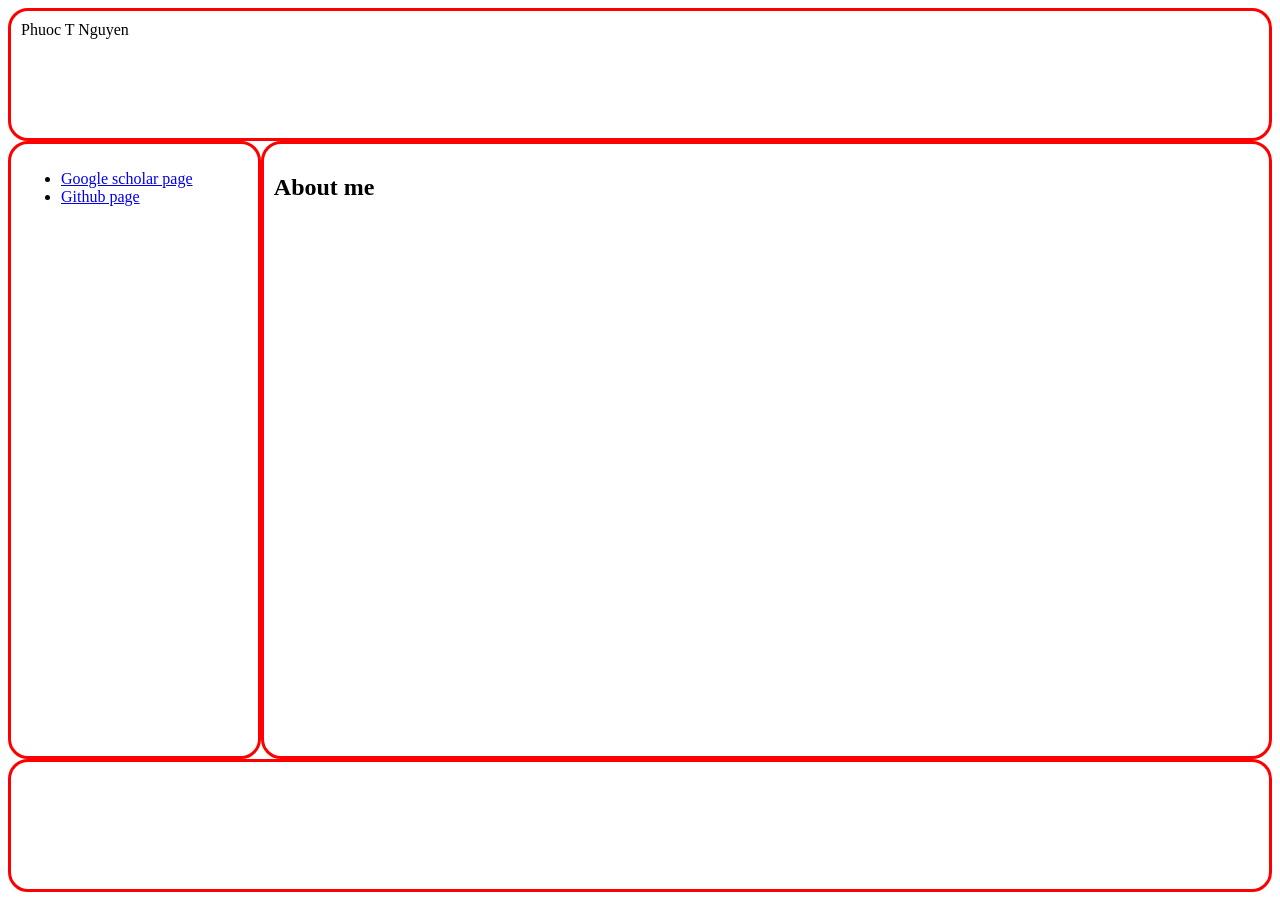
==== index.html @ c6af106c "i7" ====
<!DOCTYPE html>

<html>
 <head>
  <meta charset = "utf-8">

  <title></title>

  <style>
   #content {
    float: left;
    height: 70%;
    width: 80%;
   }

   #menu {
    float: left;
    height: 70%;
    width: 20%;
   }

   #footer {
    clear: left;
    height: 15%;
   }

   #header {
    height: 15%;
   }

   body {
    position:absolute;
    bottom: 0;
    left: 0;
    right: 0;
    top: 0;
   }

   body > div {
    -moz-box-sizing: border-box;
    -ms-box-sizing: border-box;
    -webkit-box-sizing: border-box;

    border: 3px solid red;
    border-radius: 20px;
    box-bozing: border-box;
    padding: 10px;
   }

   input {
    background-color: rgba(255, 255, 255, 1);
    border: 2px solid red;
    border-radius: 15px;
    padding: 7px;
   }

   input:hover {
    background-color: rgba(250, 250, 247, 1);
   }
  </style>
 </head>

 <body>
	 <div id = "header">
		 Phuoc T Nguyen
	 </div>
	 <div id = "menu">
		 <nav>
			 <ul>
				 <li><a href="https://scholar.google.com.au/citations?user=c4LnrZ0AAAAJ&hl=en">Google scholar page</a></li>
				 <li><a href="https://github.com/ngphuoc">Github page</a></li>
			 </ul>
		 </nav>
	 </div>
	 <div id = "content">
		 <h2>About me</h2>
<p>
</p>
	 </div>
	 <div id = "footer">

</div>
 </body>
</html>
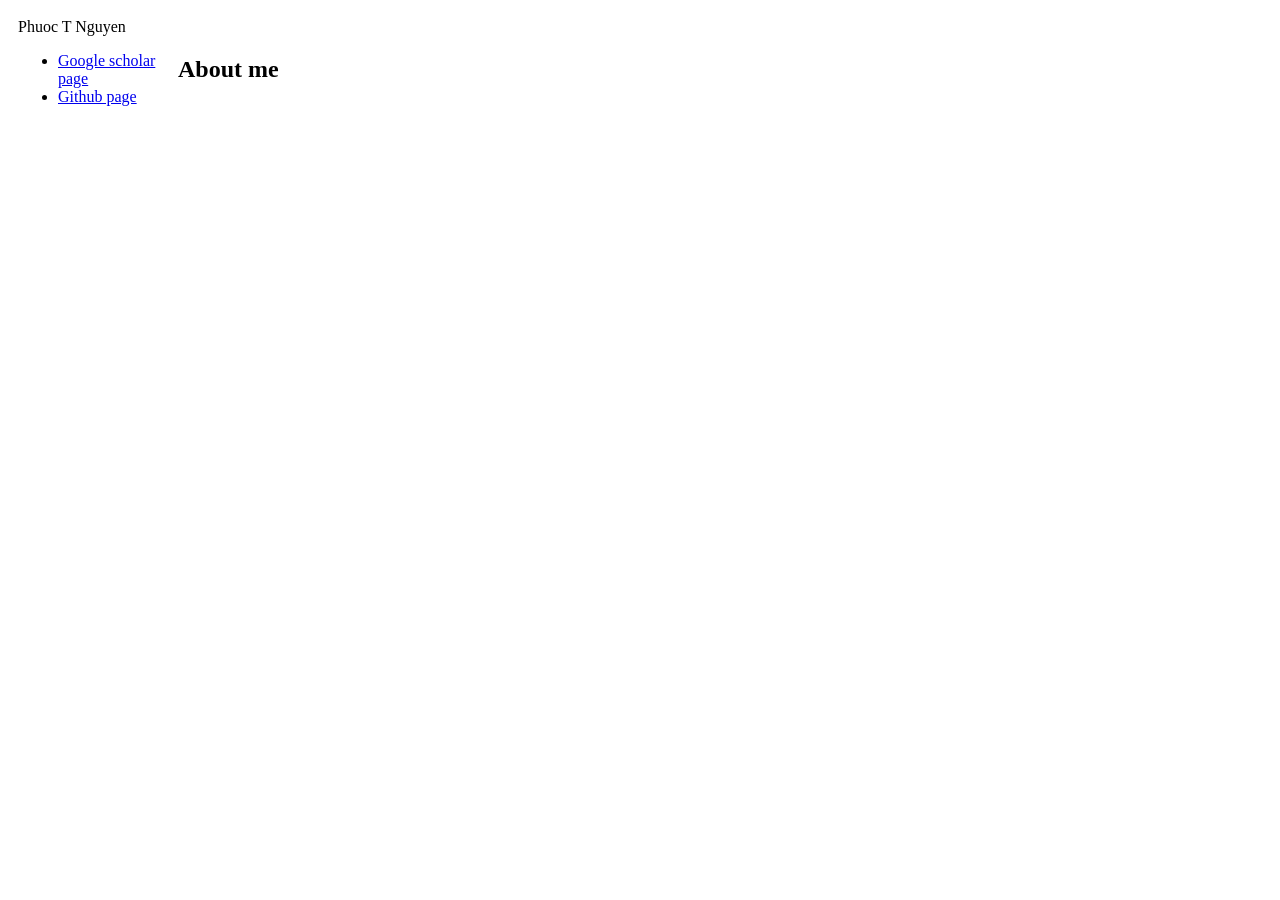
==== commit b0de70dc: "i7" ====
--- a/index.html
+++ b/index.html
@@ -7,6 +7,9 @@
   <title></title>
 
   <style>
+   #body {
+     max-width: 800px;
+   }
    #content {
     float: left;
     height: 70%;
@@ -37,13 +40,6 @@
    }
 
    body > div {
-    -moz-box-sizing: border-box;
-    -ms-box-sizing: border-box;
-    -webkit-box-sizing: border-box;
-
-    border: 3px solid red;
-    border-radius: 20px;
-    box-bozing: border-box;
     padding: 10px;
    }
 
@@ -54,31 +50,29 @@
     padding: 7px;
    }
 
-   input:hover {
-    background-color: rgba(250, 250, 247, 1);
-   }
   </style>
  </head>
 
  <body>
-	 <div id = "header">
-		 Phuoc T Nguyen
-	 </div>
-	 <div id = "menu">
-		 <nav>
-			 <ul>
-				 <li><a href="https://scholar.google.com.au/citations?user=c4LnrZ0AAAAJ&hl=en">Google scholar page</a></li>
-				 <li><a href="https://github.com/ngphuoc">Github page</a></li>
-			 </ul>
-		 </nav>
-	 </div>
-	 <div id = "content">
-		 <h2>About me</h2>
-<p>
-</p>
-	 </div>
-	 <div id = "footer">
-
-</div>
+   <div id="body">
+     <div id = "header">
+       Phuoc T Nguyen
+     </div>
+     <div id = "menu">
+       <nav>
+         <ul>
+           <li><a href="https://scholar.google.com.au/citations?user=c4LnrZ0AAAAJ&hl=en">Google scholar page</a></li>
+           <li><a href="https://github.com/ngphuoc">Github page</a></li>
+         </ul>
+       </nav>
+     </div>
+     <div id = "content">
+       <h2>About me</h2>
+       <p>
+       </p>
+     </div>
+     <div id = "footer">
+     </div>
+   </div>
  </body>
 </html>
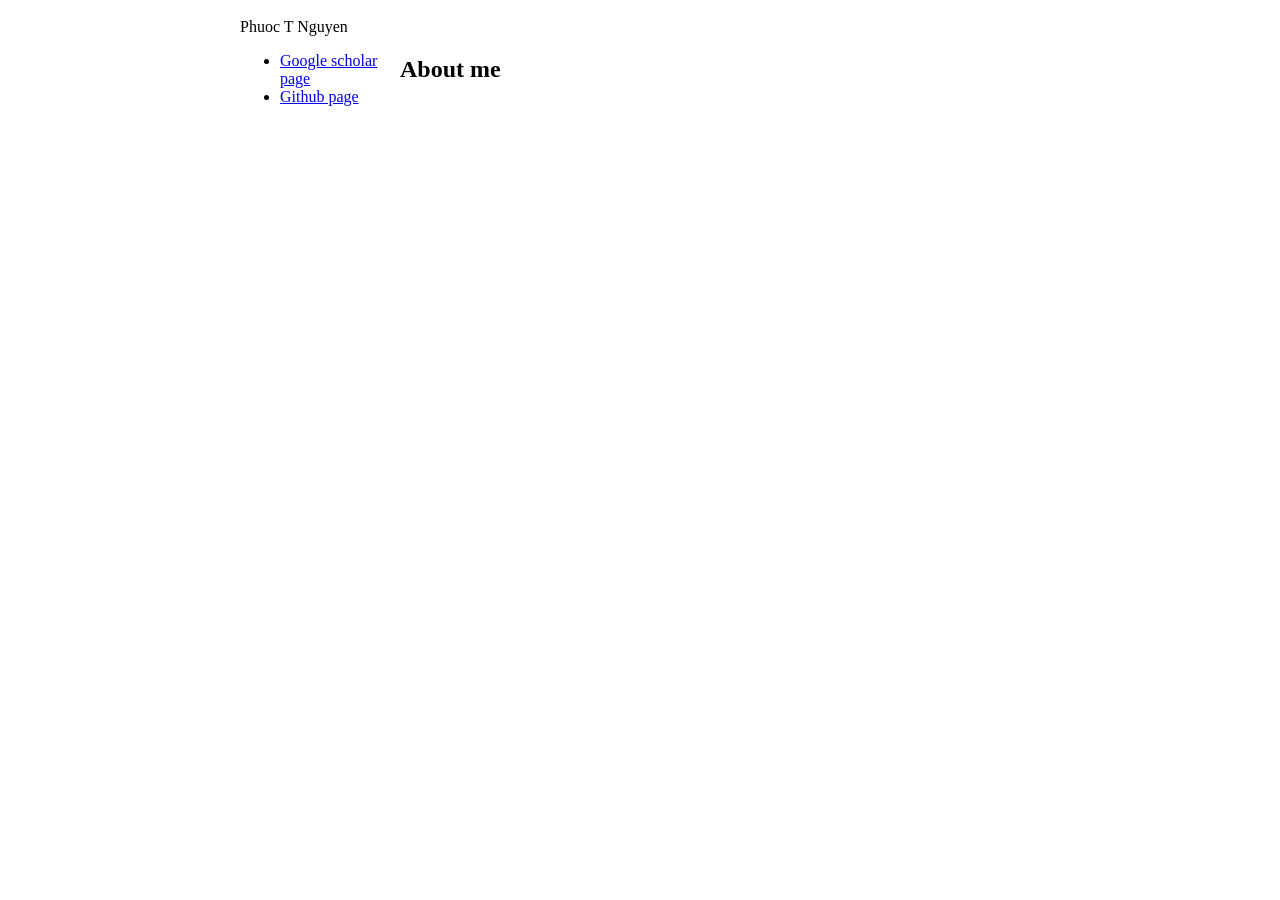
==== commit 13562729: "i7" ====
--- a/index.html
+++ b/index.html
@@ -7,13 +7,17 @@
   <title></title>
 
   <style>
-   #body {
-     max-width: 800px;
-   }
+
+  #body {
+    margin: auto;
+    padding: 10px;
+    max-width: 800px;
+  }
+
    #content {
-    float: left;
-    height: 70%;
-    width: 80%;
+     float: left;
+     height: 70%;
+     width: 80%;
    }
 
    #menu {
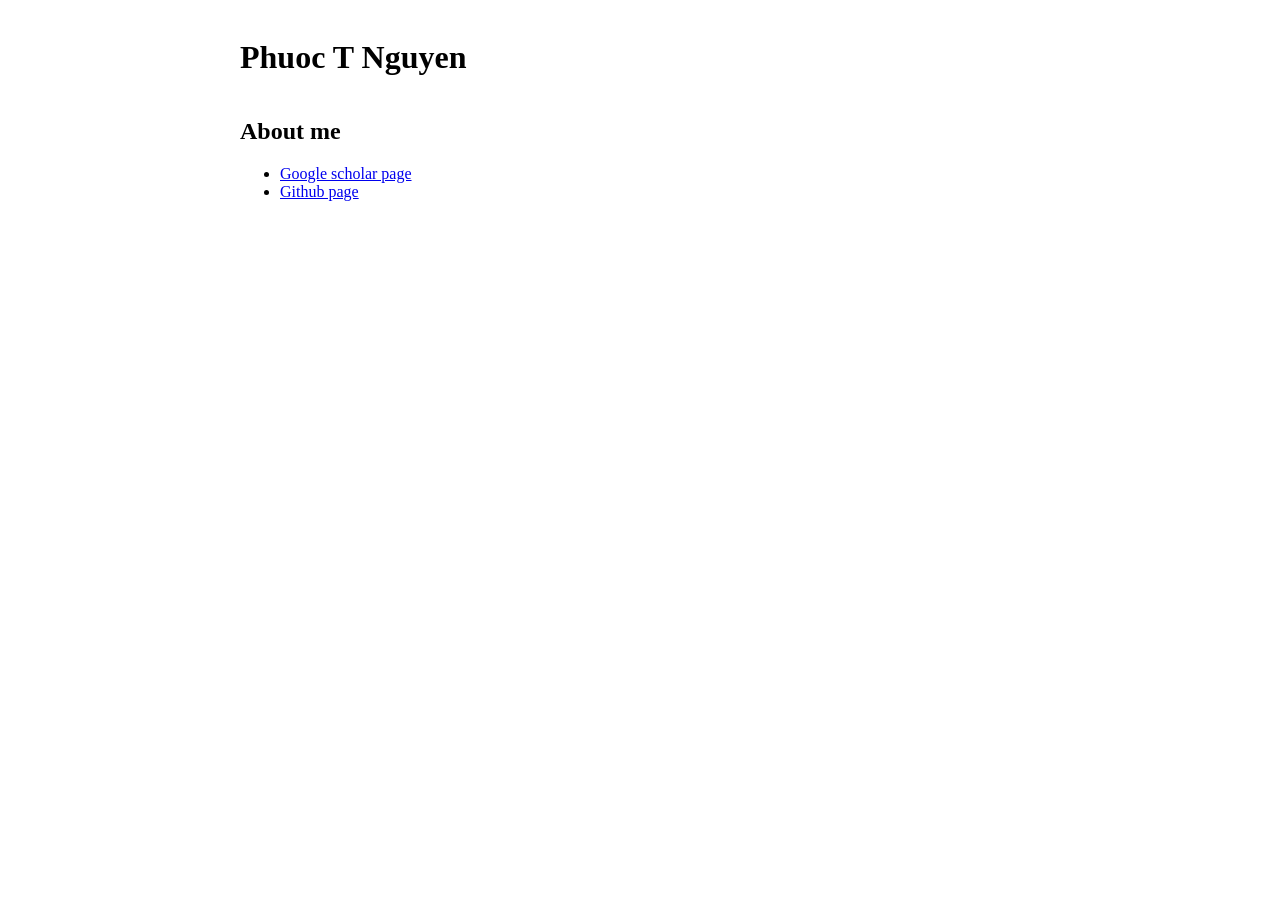
==== commit 1ac802f8: "i7" ====
--- a/index.html
+++ b/index.html
@@ -60,18 +60,18 @@
  <body>
    <div id="body">
      <div id = "header">
-       Phuoc T Nguyen
+       <h1>Phuoc T Nguyen</h1>
      </div>
      <div id = "menu">
        <nav>
+       </nav>
+     </div>
+     <div id = "content">
+       <h2>About me</h2>
          <ul>
            <li><a href="https://scholar.google.com.au/citations?user=c4LnrZ0AAAAJ&hl=en">Google scholar page</a></li>
            <li><a href="https://github.com/ngphuoc">Github page</a></li>
          </ul>
-       </nav>
-     </div>
-     <div id = "content">
-       <h2>About me</h2>
        <p>
        </p>
      </div>
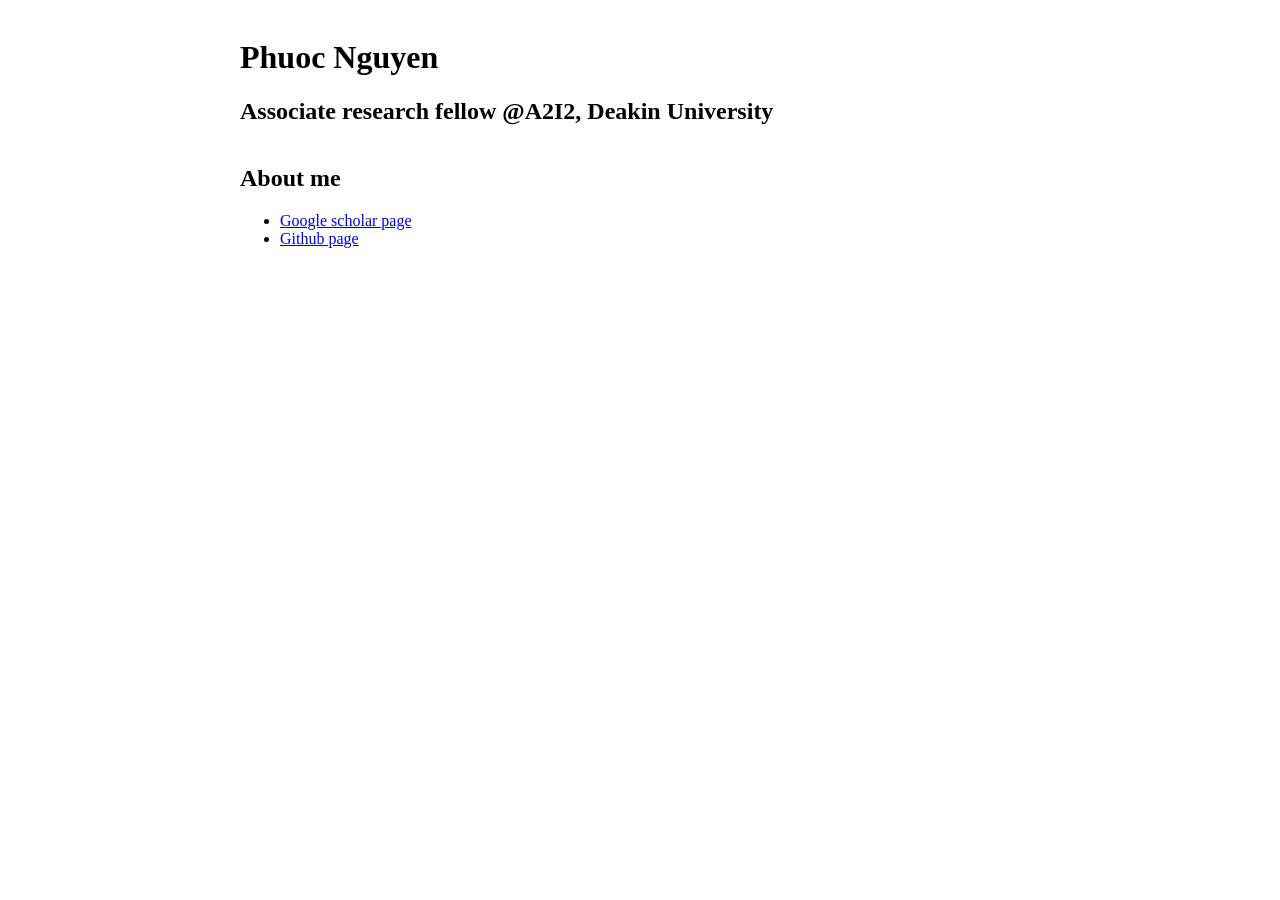
==== commit 70bf999a: "i7" ====
--- a/index.html
+++ b/index.html
@@ -60,7 +60,8 @@
  <body>
    <div id="body">
      <div id = "header">
-       <h1>Phuoc T Nguyen</h1>
+       <h1>Phuoc Nguyen</h1>
+       <h2>Associate research fellow @A2I2, Deakin University</h2>
      </div>
      <div id = "menu">
        <nav>
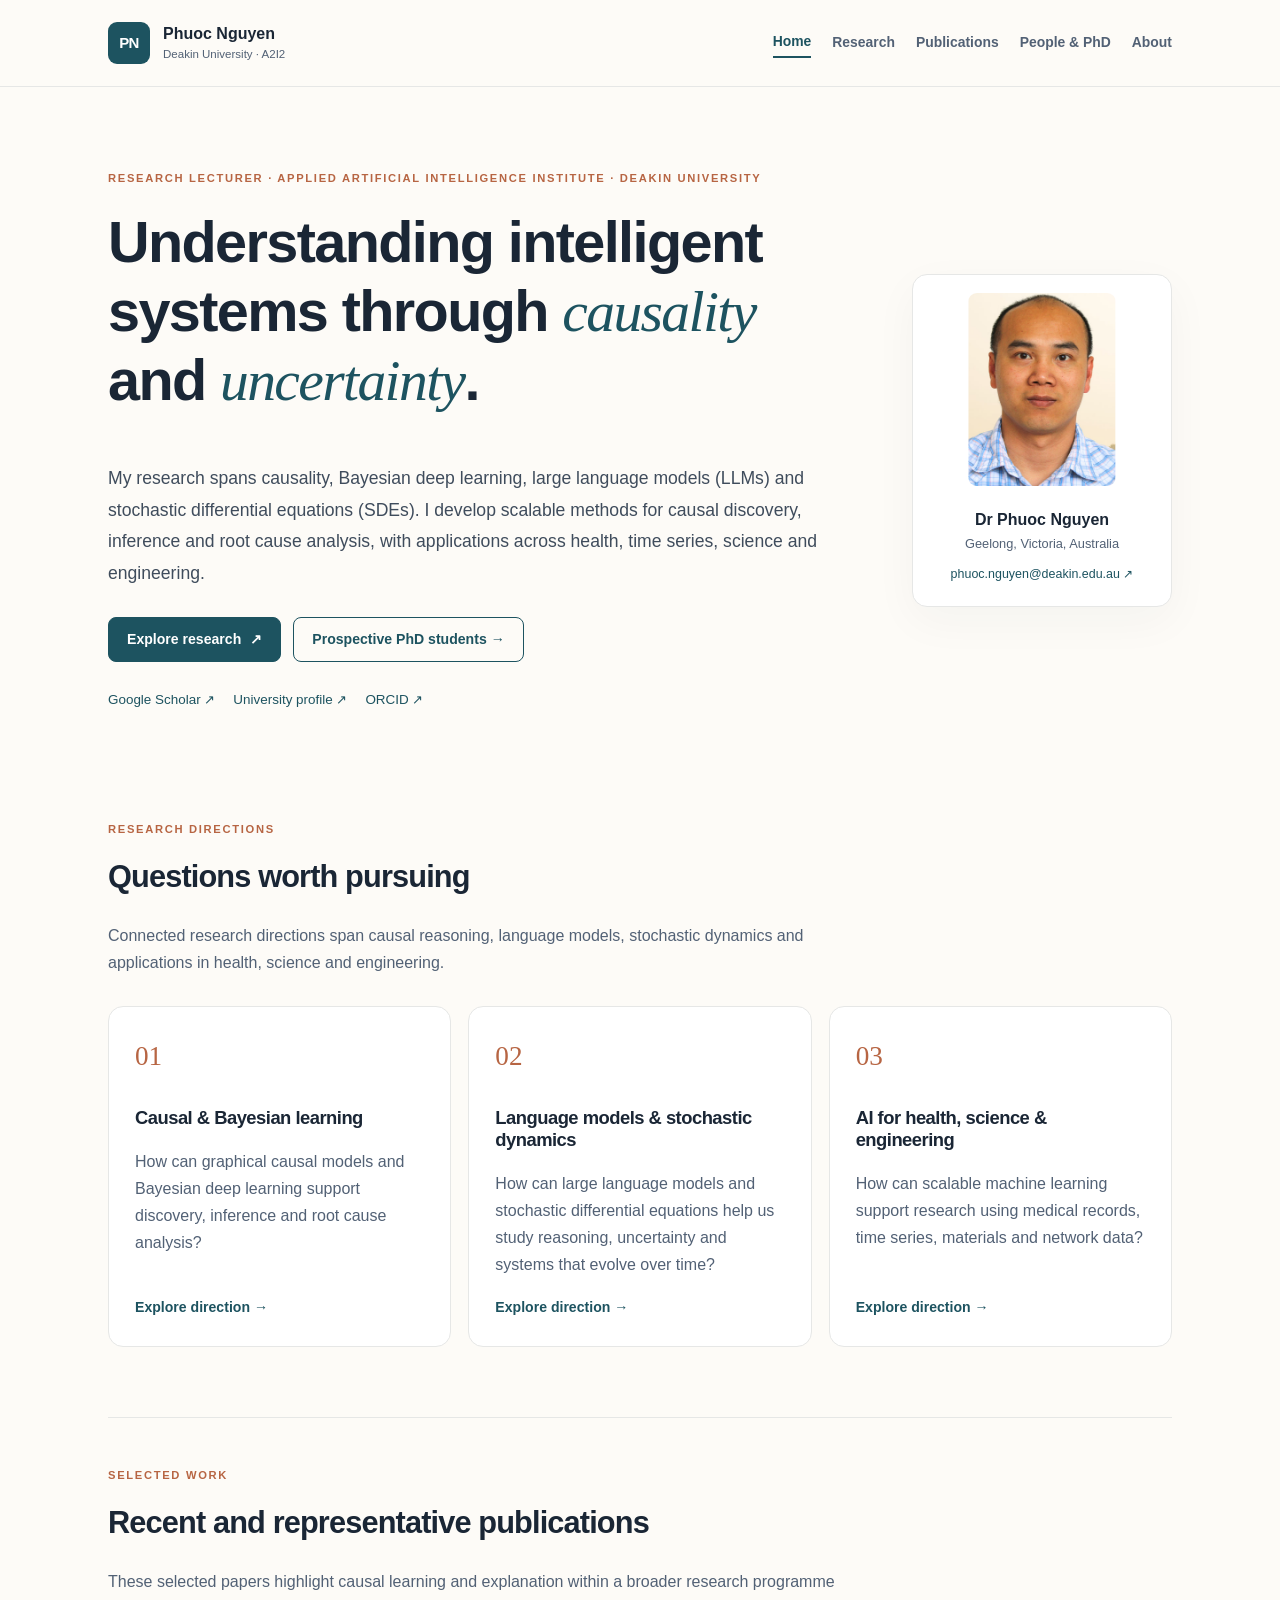
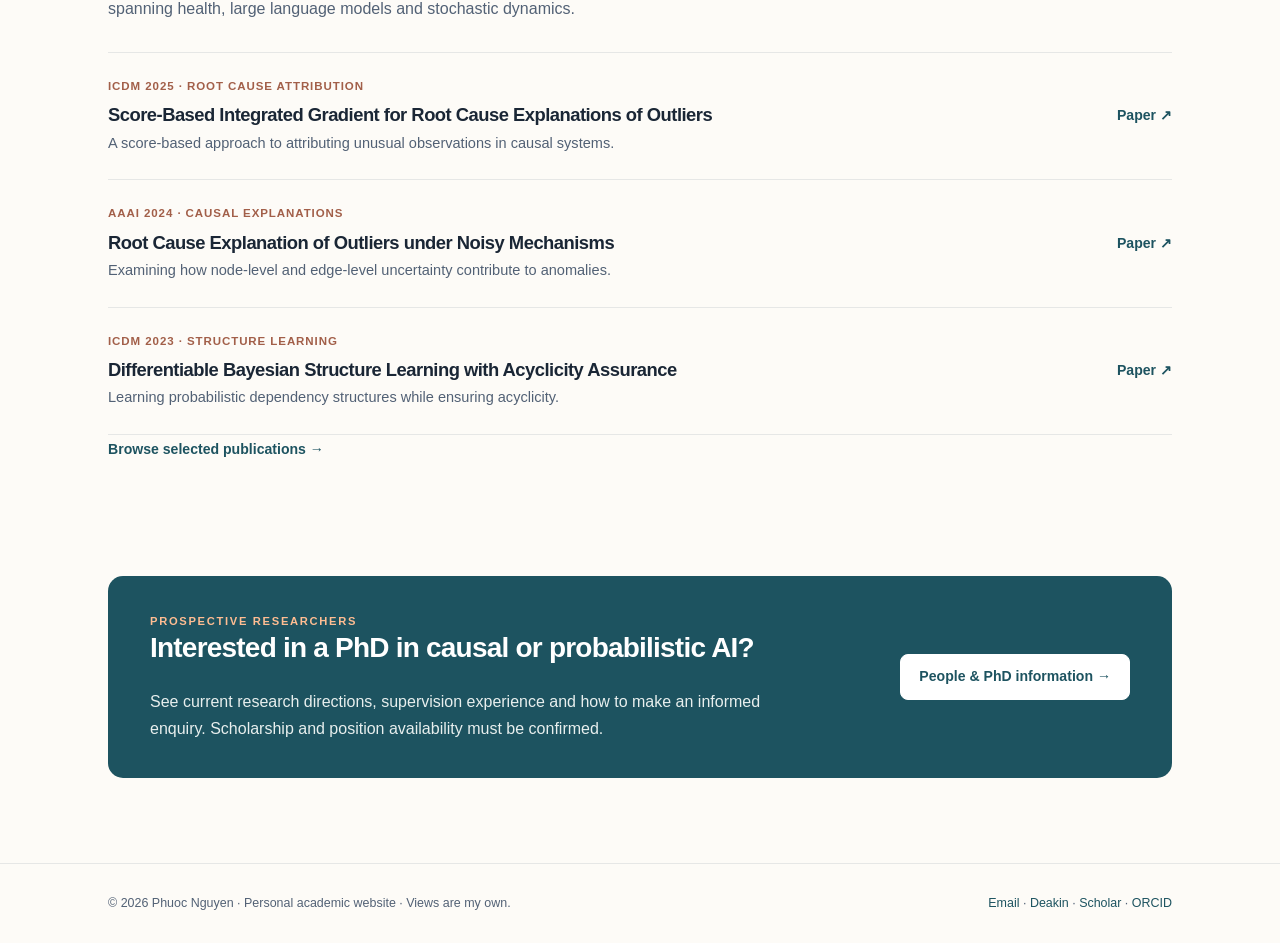
==== commit 3a4cd4b4: "First update" ====
--- a/index.html
+++ b/index.html
@@ -1,83 +1,43 @@
-<!DOCTYPE html>
-
-<html>
- <head>
-  <meta charset = "utf-8">
-
-  <title></title>
-
-  <style>
-
-  #body {
-    margin: auto;
-    padding: 10px;
-    max-width: 800px;
-  }
-
-   #content {
-     float: left;
-     height: 70%;
-     width: 80%;
-   }
-
-   #menu {
-    float: left;
-    height: 70%;
-    width: 20%;
-   }
-
-   #footer {
-    clear: left;
-    height: 15%;
-   }
-
-   #header {
-    height: 15%;
-   }
-
-   body {
-    position:absolute;
-    bottom: 0;
-    left: 0;
-    right: 0;
-    top: 0;
-   }
-
-   body > div {
-    padding: 10px;
-   }
-
-   input {
-    background-color: rgba(255, 255, 255, 1);
-    border: 2px solid red;
-    border-radius: 15px;
-    padding: 7px;
-   }
-
-  </style>
- </head>
-
- <body>
-   <div id="body">
-     <div id = "header">
-       <h1>Phuoc Nguyen</h1>
-       <h2>Associate research fellow @A2I2, Deakin University</h2>
-     </div>
-     <div id = "menu">
-       <nav>
-       </nav>
-     </div>
-     <div id = "content">
-       <h2>About me</h2>
-         <ul>
-           <li><a href="https://scholar.google.com.au/citations?user=c4LnrZ0AAAAJ&hl=en">Google scholar page</a></li>
-           <li><a href="https://github.com/ngphuoc">Github page</a></li>
-         </ul>
-       <p>
-       </p>
-     </div>
-     <div id = "footer">
-     </div>
-   </div>
- </body>
-</html>
+<!doctype html>
+<html lang="en">
+<head>
+  <meta charset="utf-8"><meta name="viewport" content="width=device-width, initial-scale=1">
+  <meta name="theme-color" content="#162742">
+  <title>Causal AI &amp; Machine Learning | Phuoc Nguyen</title>
+  <meta name="description" content="Phuoc Nguyen researches causality, Bayesian deep learning, large language models, stochastic differential equations and AI for health at Deakin University.">
+  <meta property="og:title" content="Causal AI &amp; Machine Learning | Phuoc Nguyen">
+  <meta property="og:description" content="Phuoc Nguyen researches causality, Bayesian deep learning, large language models, stochastic differential equations and AI for health at Deakin University.">
+  <meta property="og:type" content="website">
+  <link rel="stylesheet" href="assets/style.css">
+  <script type="application/ld+json">{"@context":"https://schema.org","@type":"Person","name":"Phuoc Nguyen","honorificPrefix":"Dr","jobTitle":"Research Lecturer","affiliation":{"@type":"Organization","name":"Deakin University"},"email":"phuoc.nguyen@deakin.edu.au","sameAs":["https://experts.deakin.edu.au/37836-phuoc-nguyen/about","https://scholar.google.com/citations?user=c4LnrZ0AAAAJ\u0026hl=en","https://orcid.org/0000-0002-1649-2519"]}</script>
+</head>
+<body>
+  <a class="skip" href="#main">Skip to content</a>
+  <header class="site-header"><div class="wrap nav-wrap"><a class="brand" href="index.html"><span class="brand-mark">PN</span><span>Phuoc Nguyen<span class="brand-sub">Deakin University · A2I2</span></span></a>
+  <nav aria-label="Primary navigation"><a href="index.html" aria-current="page" class="active">Home</a><a href="research.html">Research</a><a href="publications.html">Publications</a><a href="students.html">People & PhD</a><a href="about.html">About</a></nav></div></header>
+  <main id="main" class="wrap">
+<section class="hero">
+  <div class="hero-copy"><p class="eyebrow">Research Lecturer · Applied Artificial Intelligence Institute · Deakin University</p>
+    <h1>Understanding intelligent systems through <em>causality</em> and <em>uncertainty</em>.</h1>
+    <p class="lead">My research spans causality, Bayesian deep learning, large language models (LLMs) and stochastic differential equations (SDEs). I develop scalable methods for causal discovery, inference and root cause analysis, with applications across health, time series, science and engineering.</p>
+    <div class="cta"><a class="btn primary" href="research.html">Explore research <span aria-hidden="true">↗</span></a><a class="btn secondary" href="students.html">Prospective PhD students →</a></div>
+    <div class="micro-links"><a href="https://scholar.google.com/citations?user=c4LnrZ0AAAAJ&hl=en">Google Scholar ↗</a><a href="https://experts.deakin.edu.au/37836-phuoc-nguyen/about">University profile ↗</a><a href="https://orcid.org/0000-0002-1649-2519">ORCID ↗</a></div>
+  </div>
+  <aside class="identity"><img class="portrait" src="portrait.png" alt="Portrait of Phuoc Nguyen" width="668" height="870"><p class="identity-label">Dr Phuoc Nguyen</p><p class="muted">Geelong, Victoria, Australia</p><a href="mailto:phuoc.nguyen@deakin.edu.au">phuoc.nguyen@deakin.edu.au ↗</a></aside>
+</section>
+<section class="section"><div class="section-heading"><p class="eyebrow">Research directions</p><h2>Questions worth pursuing</h2><p>Connected research directions span causal reasoning, language models, stochastic dynamics and applications in health, science and engineering.</p></div>
+<div class="cards three">
+<article class="card"><div class="card-index">01</div><h3>Causal & Bayesian learning</h3><p>How can graphical causal models and Bayesian deep learning support discovery, inference and root cause analysis?</p><a class="text-link" href="research.html#causal">Explore direction →</a></article>
+<article class="card"><div class="card-index">02</div><h3>Language models & stochastic dynamics</h3><p>How can large language models and stochastic differential equations help us study reasoning, uncertainty and systems that evolve over time?</p><a class="text-link" href="research.html#sequential">Explore direction →</a></article>
+<article class="card"><div class="card-index">03</div><h3>AI for health, science & engineering</h3><p>How can scalable machine learning support research using medical records, time series, materials and network data?</p><a class="text-link" href="research.html#applied">Explore direction →</a></article>
+</div></section>
+<section class="section section-alt"><div class="section-heading"><p class="eyebrow">Selected work</p><h2>Recent and representative publications</h2><p>These selected papers highlight causal learning and explanation within a broader research programme spanning health, large language models and stochastic dynamics.</p></div>
+<div class="paper-stack">
+<article class="paper"><div><p class="small-tag">ICDM 2025 · Root cause attribution</p><h3>Score-Based Integrated Gradient for Root Cause Explanations of Outliers</h3><p>A score-based approach to attributing unusual observations in causal systems.</p></div><a href="https://doi.org/10.1109/icdm65498.2025.00155">Paper ↗</a></article>
+<article class="paper"><div><p class="small-tag">AAAI 2024 · Causal explanations</p><h3>Root Cause Explanation of Outliers under Noisy Mechanisms</h3><p>Examining how node-level and edge-level uncertainty contribute to anomalies.</p></div><a href="https://doi.org/10.1609/aaai.v38i18.30035">Paper ↗</a></article>
+<article class="paper"><div><p class="small-tag">ICDM 2023 · Structure learning</p><h3>Differentiable Bayesian Structure Learning with Acyclicity Assurance</h3><p>Learning probabilistic dependency structures while ensuring acyclicity.</p></div><a href="https://doi.org/10.1109/ICDM58522.2023.00069">Paper ↗</a></article>
+</div><p><a class="text-link" href="publications.html">Browse selected publications →</a></p></section>
+<section class="banner"><div><p class="eyebrow">Prospective researchers</p><h2>Interested in a PhD in causal or probabilistic AI?</h2><p>See current research directions, supervision experience and how to make an informed enquiry. Scholarship and position availability must be confirmed.</p></div><a class="btn light" href="students.html">People & PhD information →</a></section>
+</main>
+  <footer class="footer"><div class="wrap footer-inner"><span>© 2026 Phuoc Nguyen · Personal academic website · Views are my own.</span><span><a href="mailto:phuoc.nguyen@deakin.edu.au">Email</a> · <a href="https://experts.deakin.edu.au/37836-phuoc-nguyen/about">Deakin</a> · <a href="https://scholar.google.com/citations?user=c4LnrZ0AAAAJ&hl=en">Scholar</a> · <a href="https://orcid.org/0000-0002-1649-2519">ORCID</a></span></div></footer>
+</body></html>
--- a/assets/style.css
+++ b/assets/style.css
@@ -0,0 +1,2 @@
+
+:root{--bg:#fdfbf7;--ink:#1a2635;--muted:#526175;--line:#e6e7e6;--brand:#1d5360;--accent:#b76543;--soft:#f3f2ed;--radius:15px}*{box-sizing:border-box}html{scroll-behavior:smooth}body{margin:0;background:var(--bg);color:var(--ink);font-family:Inter,-apple-system,BlinkMacSystemFont,"Segoe UI",Roboto,Arial,sans-serif;font-size:16px;line-height:1.7}a{color:var(--brand);text-decoration:none}a:hover{text-decoration:underline}a:focus-visible{outline:3px solid #b76543;outline-offset:3px}h1,h2,h3,p{margin-top:0}h1,h2,h3{line-height:1.2;letter-spacing:-.028em}h1{font-size:clamp(2.45rem,4.5vw,4.55rem);font-weight:720}h1 em{font-family:Georgia,serif;color:var(--brand);font-weight:500}h2{font-size:clamp(1.65rem,2.4vw,2.5rem)}h3{font-size:1.15rem}p{margin-bottom:1.1rem}.wrap{max-width:1120px;margin:auto;padding-left:28px;padding-right:28px}.site-header{background:rgba(253,251,247,.97);border-bottom:1px solid var(--line);position:sticky;top:0;z-index:5;backdrop-filter:blur(12px)}.nav-wrap{min-height:86px;display:flex;align-items:center;justify-content:space-between;gap:20px}.brand{display:flex;align-items:center;gap:13px;color:var(--ink);font-weight:800;line-height:1.25}.brand:hover{text-decoration:none}.brand-mark{display:grid;place-items:center;background:var(--brand);color:white;border-radius:9px;letter-spacing:-.04em;width:42px;height:42px;font-size:15px}.brand-sub{display:block;font-size:.72rem;color:var(--muted);font-weight:400;margin-top:3px}nav{display:flex;gap:21px;align-items:center;flex-wrap:wrap}nav a{color:var(--muted);font-weight:600;font-size:.87rem}nav a.active{color:var(--brand);box-shadow:0 2px var(--brand);padding-bottom:3px}.skip{position:absolute;left:-9999px}.skip:focus{left:8px;top:10px;background:#fff;padding:10px;z-index:9}.hero{padding:82px 0 60px;display:grid;grid-template-columns:minmax(0,1fr) 260px;gap:72px;align-items:center}.eyebrow{text-transform:uppercase;letter-spacing:.15em;font-weight:750;font-size:.7rem;color:var(--accent);margin-bottom:20px}.lead{font-size:1.1rem;color:#3f4c5c;line-height:1.8;max-width:760px}.cta{display:flex;flex-wrap:wrap;gap:12px;margin:27px 0}.btn{display:inline-flex;align-items:center;justify-content:center;gap:9px;font-size:.88rem;font-weight:700;padding:12px 18px;border-radius:8px;border:1px solid var(--brand);line-height:1.4;transition:transform .1s ease}.btn:hover{text-decoration:none;transform:translateY(-2px)}.primary{background:var(--brand);color:white}.secondary{background:transparent;color:var(--brand)}.light{background:#fff;color:var(--brand);border-color:#fff;white-space:nowrap}.micro-links{display:flex;gap:18px;flex-wrap:wrap;font-size:.84rem}.identity{padding:18px 18px 20px;border:1px solid var(--line);background:#fff;border-radius:var(--radius);text-align:center;box-shadow:0 14px 45px rgba(29,45,58,.04)}.portrait{display:block;width:148px;max-width:100%;height:auto;margin:0 auto 20px;border-radius:9px}.identity-label{font-weight:750;margin:14px 0 0}.identity .muted{font-size:.8rem;color:var(--muted);margin-bottom:4px}.identity a{font-size:.78rem;overflow-wrap:anywhere}.section{padding:48px 0 70px}.section-alt{border-top:1px solid var(--line)}.section-heading{max-width:750px;margin-bottom:30px}.section-heading>p:last-child{color:var(--muted)}.cards{display:grid;gap:17px}.three{grid-template-columns:repeat(3,minmax(0,1fr))}.two{grid-template-columns:repeat(2,minmax(0,1fr))}.card{background:#fff;border:1px solid var(--line);border-radius:var(--radius);padding:26px;display:flex;flex-direction:column;align-items:flex-start}.card p{color:var(--muted)}.card .text-link{margin-top:auto}.card-index{color:var(--accent);font-family:Georgia,serif;font-size:1.7rem;margin-bottom:28px}.text-link{font-weight:750;font-size:.88rem}.paper-stack{border-top:1px solid var(--line)}.paper{display:flex;justify-content:space-between;align-items:center;gap:20px;border-bottom:1px solid var(--line);padding:24px 0}.paper h3{max-width:780px;margin:5px 0 4px}.paper p:not(.small-tag){color:var(--muted);font-size:.91rem;margin:0}.paper>a{font-weight:700;white-space:nowrap;font-size:.88rem}.small-tag{font-size:.72rem!important;font-weight:750;text-transform:uppercase;letter-spacing:.08em;color:#a25f49!important;margin:0 0 8px!important}.banner{background:var(--brand);color:#fff;padding:36px 42px;border-radius:var(--radius);display:flex;justify-content:space-between;align-items:center;gap:30px;margin:26px 0 85px}.banner h2{font-size:1.75rem}.banner p{max-width:650px;margin-bottom:0;color:#e8efee}.banner .eyebrow{color:#ffbd92}.banner.slim{margin-top:50px}.page-head{padding:78px 0 46px;max-width:880px}.page-head h1{font-size:clamp(2.4rem,4.2vw,4rem)}.topic{border-top:1px solid var(--line);display:grid;grid-template-columns:70px 1fr;gap:25px;padding:35px 0}.topic-num{font-family:Georgia,serif;color:var(--accent);font-size:1.65rem}.topic p{max-width:750px;color:var(--muted)}.chips{display:flex;gap:8px;flex-wrap:wrap;margin:18px 0}.chips span{background:#e9efed;border:1px solid #dee9e4;color:#24535b;border-radius:20px;padding:5px 11px;font-size:.8rem;font-weight:650}.reference{font-size:.85rem;margin-top:22px}.note{background:#f1f4f2;border-left:3px solid var(--brand);padding:16px 22px;color:#405365;margin-top:24px}.card ol{padding-left:22px;margin-bottom:0;color:var(--muted)}.card li{margin-bottom:8px}.about-grid{display:grid;grid-template-columns:minmax(0,1fr) 290px;gap:62px;padding-bottom:85px}.about-grid h2{margin-top:25px}.about-grid p{color:#4a5664}.spaced li{padding:6px 0}.sidebar-card{align-self:start;background:#fff;border:1px solid var(--line);border-radius:var(--radius);padding:26px}.sidebar-card h2{font-size:1.5rem;margin-top:0}.sidebar-card h3{margin-top:18px}.sidebar-card hr{border:0;border-top:1px solid var(--line);margin:22px 0}.link-list{list-style:none;padding:0}.link-list li{padding:5px 0}.footer{border-top:1px solid var(--line);padding:29px 0;color:var(--muted);font-size:.78rem}.footer-inner{display:flex;justify-content:space-between;gap:15px;flex-wrap:wrap}@media(max-width:850px){.nav-wrap{align-items:flex-start;padding-top:15px;padding-bottom:13px;flex-direction:column;gap:12px}.hero{grid-template-columns:minmax(0,1fr) 205px;gap:30px;padding-top:45px}.about-grid{gap:26px}}@media(max-width:660px){.wrap{padding-left:20px;padding-right:20px}nav{gap:13px}nav a{font-size:.8rem}h1{font-size:2.5rem}.hero{display:flex;flex-direction:column;align-items:stretch;padding-top:42px}.identity{max-width:290px}.three,.two,.about-grid{grid-template-columns:1fr}.banner{padding:25px;display:block}.banner .btn{margin-top:20px}.page-head{padding-top:42px}.topic{grid-template-columns:38px 1fr;gap:12px}.paper{align-items:flex-start}.paper h3{font-size:1.04rem}.paper>a{padding-top:14px}}
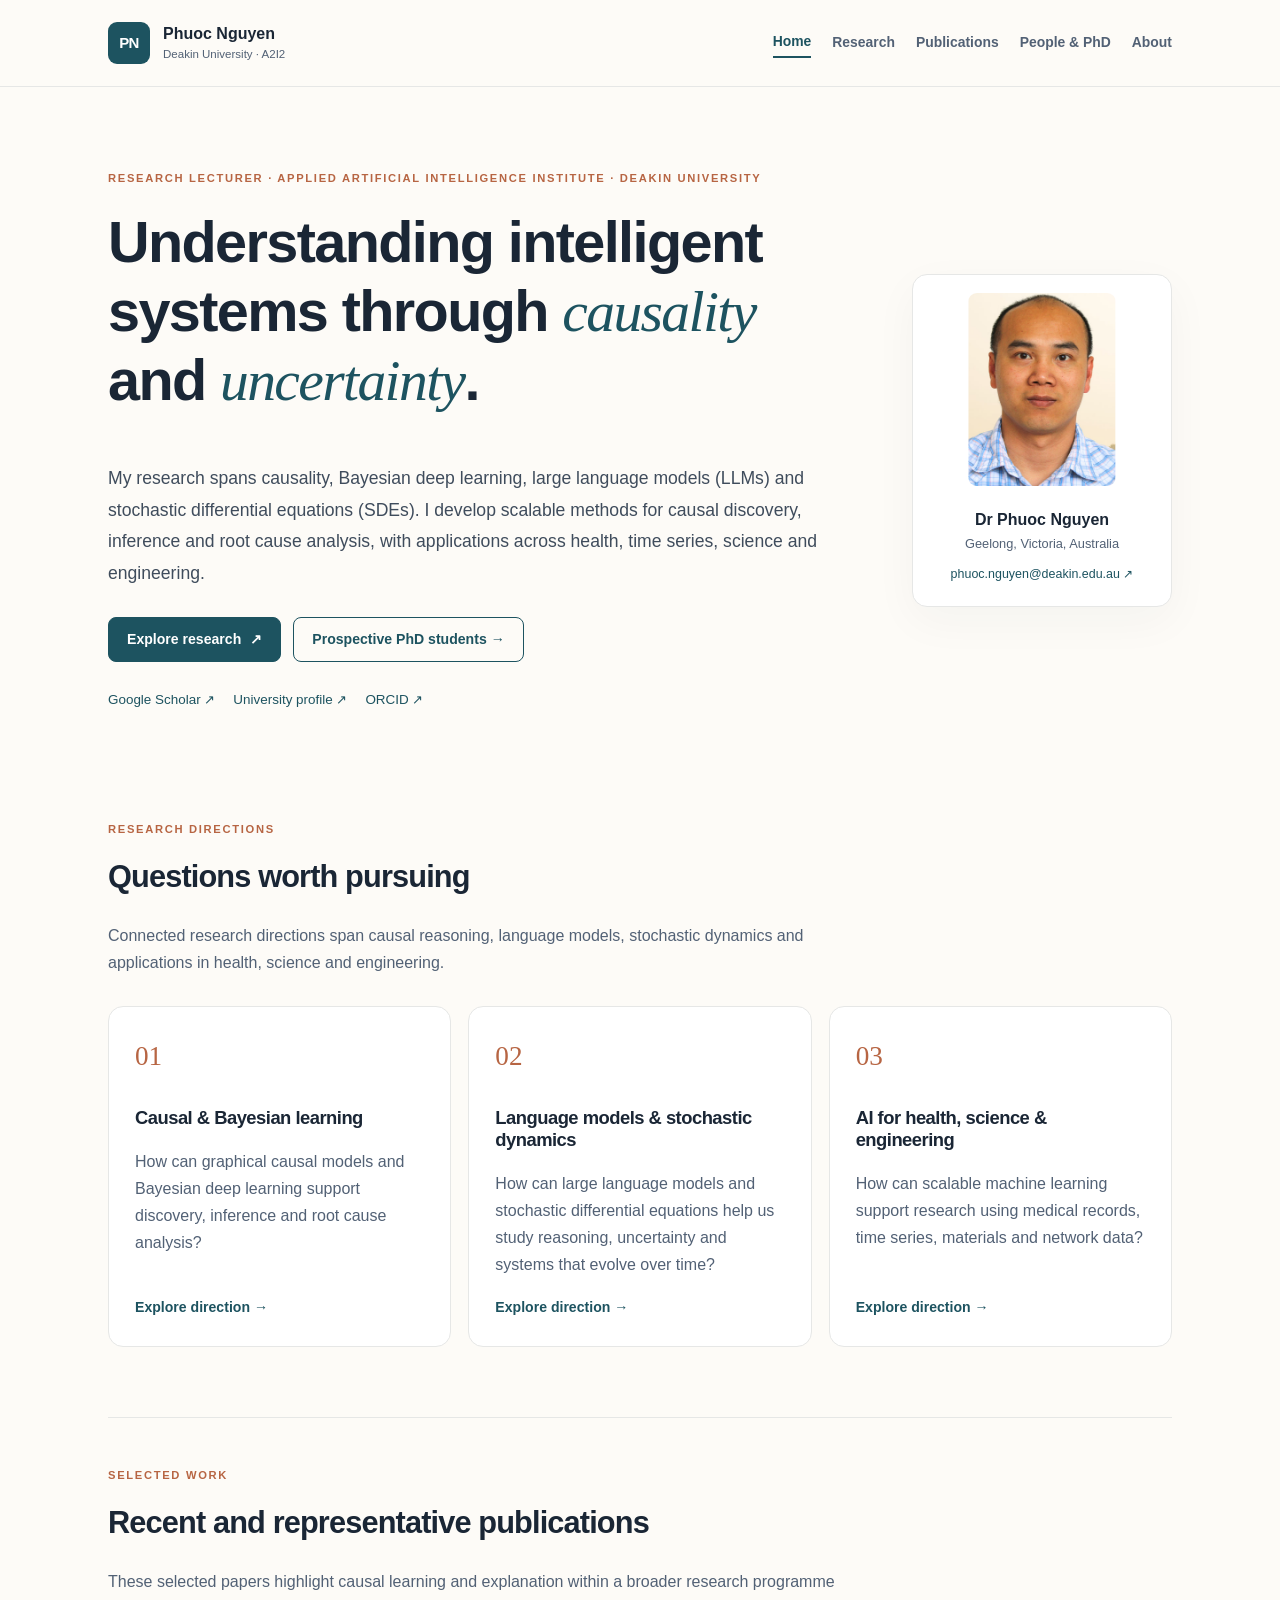
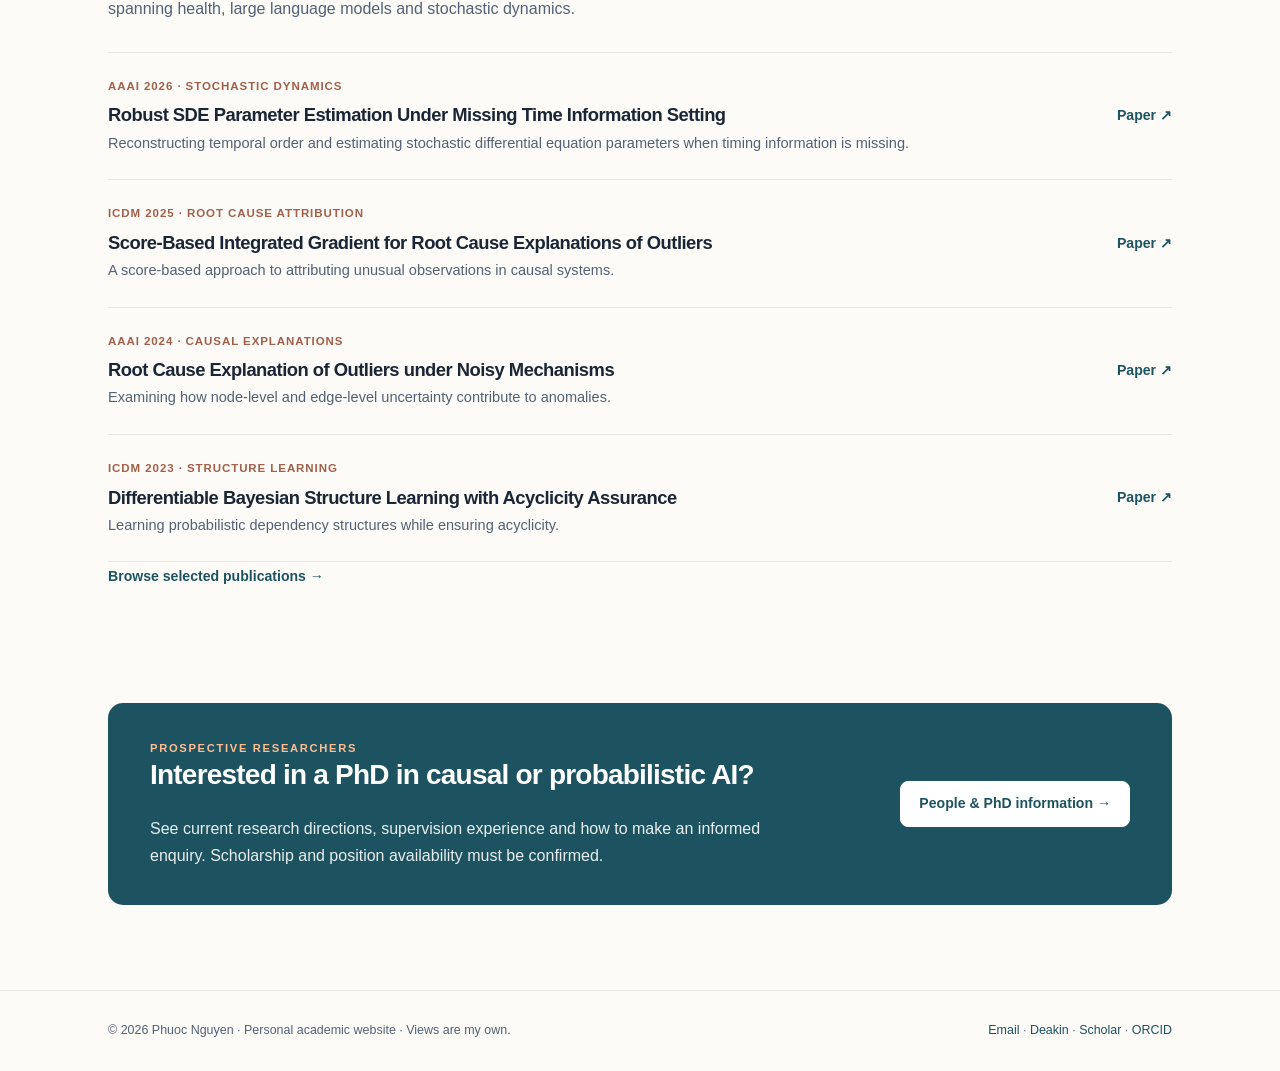
==== commit 94ad14f2: "Add 2026 AAAI paper on SDE parameter estimation" ====
--- a/index.html
+++ b/index.html
@@ -33,6 +33,7 @@
 </div></section>
 <section class="section section-alt"><div class="section-heading"><p class="eyebrow">Selected work</p><h2>Recent and representative publications</h2><p>These selected papers highlight causal learning and explanation within a broader research programme spanning health, large language models and stochastic dynamics.</p></div>
 <div class="paper-stack">
+<article class="paper"><div><p class="small-tag">AAAI 2026 · Stochastic dynamics</p><h3>Robust SDE Parameter Estimation Under Missing Time Information Setting</h3><p>Reconstructing temporal order and estimating stochastic differential equation parameters when timing information is missing.</p></div><a href="https://doi.org/10.1609/aaai.v40i31.39801">Paper ↗</a></article>
 <article class="paper"><div><p class="small-tag">ICDM 2025 · Root cause attribution</p><h3>Score-Based Integrated Gradient for Root Cause Explanations of Outliers</h3><p>A score-based approach to attributing unusual observations in causal systems.</p></div><a href="https://doi.org/10.1109/icdm65498.2025.00155">Paper ↗</a></article>
 <article class="paper"><div><p class="small-tag">AAAI 2024 · Causal explanations</p><h3>Root Cause Explanation of Outliers under Noisy Mechanisms</h3><p>Examining how node-level and edge-level uncertainty contribute to anomalies.</p></div><a href="https://doi.org/10.1609/aaai.v38i18.30035">Paper ↗</a></article>
 <article class="paper"><div><p class="small-tag">ICDM 2023 · Structure learning</p><h3>Differentiable Bayesian Structure Learning with Acyclicity Assurance</h3><p>Learning probabilistic dependency structures while ensuring acyclicity.</p></div><a href="https://doi.org/10.1109/ICDM58522.2023.00069">Paper ↗</a></article>
